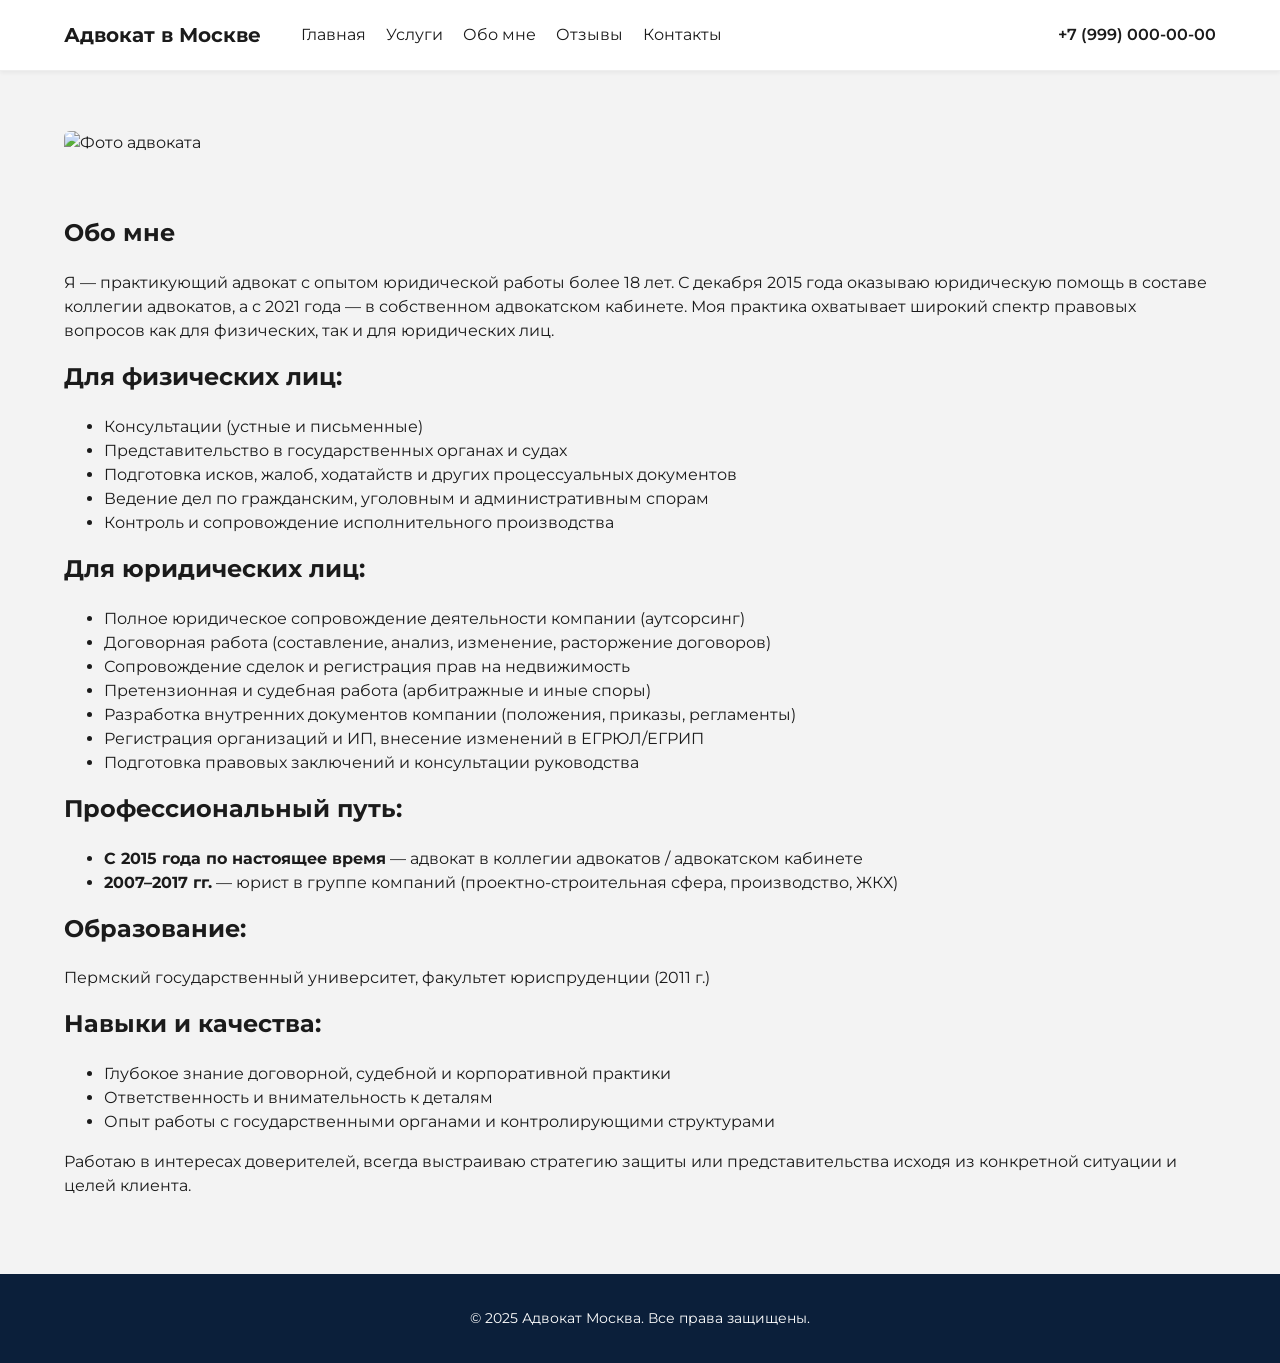
==== about/about.html @ 8a104b1e "refactor: move about section to separate page" ====
<!doctype html>
<html lang="ru">
  <head>
    <meta charset="UTF-8" />
    <meta name="viewport" content="width=device-width, initial-scale=1.0" />
    <title>Обо мне</title>
    <link rel="preconnect" href="https://fonts.googleapis.com" />
    <link rel="preconnect" href="https://fonts.gstatic.com" crossorigin />
    <link
      href="https://fonts.googleapis.com/css2?family=Montserrat:wght@400;500;600;700&display=swap"
      rel="stylesheet"
    />
    <link rel="stylesheet" href="../styles.css" />
  </head>
  <body>
    <header class="top-bar">
      <div class="container">
        <div class="logo">Адвокат в Москве</div>
        <nav class="main-nav">
          <ul>
            <li><a href="../index.html">Главная</a></li>
            <li><a href="../services/services.html">Услуги</a></li>
            <li><a href="about.html">Обо мне</a></li>
            <li><a href="../index.html#reviews">Отзывы</a></li>
            <li><a href="../index.html#contacts">Контакты</a></li>
          </ul>
        </nav>
        <a href="tel:+79990000000" class="phone">+7 (999) 000‑00‑00</a>
      </div>
    </header>

    <main class="about-page">
      <section class="about">
        <div class="container about-wrapper">
          <img
            src="https://via.placeholder.com/300x400"
            alt="Фото адвоката"
            class="about-photo"
          />
          <div class="about-info">
            <h1>Обо мне</h1>
            <p>
              Я — практикующий адвокат с опытом юридической работы более
              18&nbsp;лет. С&nbsp;декабря 2015&nbsp;года оказываю юридическую
              помощь в&nbsp;составе коллегии адвокатов, а&nbsp;с 2021&nbsp;года
              — в&nbsp;собственном адвокатском кабинете. Моя практика охватывает
              широкий спектр правовых вопросов как для физических, так и для
              юридических лиц.
            </p>
            <h2>Для физических лиц:</h2>
            <ul>
              <li>Консультации (устные и&nbsp;письменные)</li>
              <li>Представительство в&nbsp;государственных органах и&nbsp;судах</li>
              <li>Подготовка исков, жалоб, ходатайств и&nbsp;других процессуальных документов</li>
              <li>Ведение дел по&nbsp;гражданским, уголовным и&nbsp;административным спорам</li>
              <li>Контроль и&nbsp;сопровождение исполнительного производства</li>
            </ul>
            <h2>Для юридических лиц:</h2>
            <ul>
              <li>Полное юридическое сопровождение деятельности компании (аутсорсинг)</li>
              <li>Договорная работа (составление, анализ, изменение, расторжение договоров)</li>
              <li>Сопровождение сделок и&nbsp;регистрация прав на&nbsp;недвижимость</li>
              <li>Претензионная и&nbsp;судебная работа (арбитражные и&nbsp;иные споры)</li>
              <li>Разработка внутренних документов компании (положения, приказы, регламенты)</li>
              <li>Регистрация организаций и&nbsp;ИП, внесение изменений в&nbsp;ЕГРЮЛ/ЕГРИП</li>
              <li>Подготовка правовых заключений и&nbsp;консультации руководства</li>
            </ul>
            <h2>Профессиональный путь:</h2>
            <ul>
              <li><strong>С&nbsp;2015&nbsp;года по&nbsp;настоящее время</strong> — адвокат в&nbsp;коллегии адвокатов / адвокатском кабинете</li>
              <li><strong>2007–2017&nbsp;гг.</strong> — юрист в&nbsp;группе компаний (проектно‑строительная сфера, производство, ЖКХ)</li>
            </ul>
            <h2>Образование:</h2>
            <p>Пермский государственный университет, факультет юриспруденции (2011&nbsp;г.)</p>
            <h2>Навыки и&nbsp;качества:</h2>
            <ul>
              <li>Глубокое знание договорной, судебной и&nbsp;корпоративной практики</li>
              <li>Ответственность и&nbsp;внимательность к&nbsp;деталям</li>
              <li>Опыт работы с&nbsp;государственными органами и&nbsp;контролирующими структурами</li>
            </ul>
            <p>
              Работаю в&nbsp;интересах доверителей, всегда выстраиваю стратегию
              защиты или представительства исходя из&nbsp;конкретной ситуации и
              целей клиента.
            </p>
          </div>
        </div>
      </section>
    </main>

    <footer class="footer">
      <div class="container">
        <p>© 2025 Адвокат Москва. Все права защищены.</p>
      </div>
    </footer>
  </body>
</html>
---- styles.css ----
*,
*::before,
*::after {
  box-sizing: border-box;
}

:root {
  --accent: #8b0c0c;
  --dark: #0b1f3a;
  --light: #f3f3f3;
  --text: #1b1b1b;
}

html {
  scroll-behavior: smooth;
}

body {
  margin: 0;
  font-family: "Montserrat", sans-serif;
  line-height: 1.5;
  color: var(--text);
}

img {
  max-width: 100%;
  display: block;
}

a {
  text-decoration: none;
  color: inherit;
}

.container {
  width: min(1200px, 90%);
  margin-inline: auto;
}

.top-bar {
  position: sticky;
  top: 0;
  z-index: 100;
  background: rgba(255, 255, 255, 0.9);
  backdrop-filter: blur(5px);
  padding: 20px 0;
  border-bottom: 1px solid #eee;
  box-shadow: 0 2px 4px rgba(0, 0, 0, 0.05);
}

.top-bar .container {
  display: flex;
  align-items: center;
}

.logo {
  font-weight: 700;
  font-size: 1.25rem;
}

.main-nav ul {
  list-style: none;
  display: flex;
  gap: 20px;
  margin: 0;
  padding: 0;
}

.main-nav {
  margin-left: 40px;
}

.main-nav a {
  padding-bottom: 2px;
  border-bottom: 2px solid transparent;
  transition: border-color 0.3s;
}

.main-nav a:hover {
  border-bottom-color: var(--accent);
}

.phone {
  margin-left: auto;
  font-weight: 600;
}

.hero {
  position: relative;
  background: url("https://via.placeholder.com/1600x900") center/cover no-repeat;
  color: #fff;
  text-align: center;
  min-height: 60vh;
  display: flex;
  align-items: center;
  justify-content: center;
}

.hero .overlay {
  position: absolute;
  inset: 0;
  background: linear-gradient(
    135deg,
    rgba(11, 31, 58, 0.7),
    rgba(139, 12, 12, 0.7)
  );
}

@keyframes fade-up {
  from {
    opacity: 0;
    transform: translateY(20px);
  }
  to {
    opacity: 1;
    transform: translateY(0);
  }
}

.hero-content {
  position: relative;
  z-index: 1;
  animation: fade-up 0.8s ease-out both;
}

.btn {
  display: inline-block;
  padding: 12px 30px;
  border-radius: 4px;
  font-weight: 600;
  transition: background 0.3s, transform 0.3s;
}

.btn:hover {
  transform: translateY(-2px);
}

.btn-accent {
  background: var(--accent);
  color: #fff;
}

.btn-accent:hover {
  background: #a51b1b;
}

.btn-dark {
  background: var(--dark);
  color: #fff;
}

.btn-dark:hover {
  background: #133260;
}

.features {
  background: #fff;
  padding: 60px 0;
}

.feature-list {
  list-style: none;
  display: flex;
  justify-content: space-between;
  gap: 30px;
  margin: 0;
  padding: 0;
}

.feature-list li {
  background: var(--light);
  padding: 30px;
  text-align: center;
  border-radius: 6px;
  flex: 1;
}

.feature-list li,
.review {
  transition: transform 0.3s, box-shadow 0.3s;
}

.feature-list li:hover,
.review:hover {
  transform: translateY(-5px);
  box-shadow: 0 10px 20px rgba(0, 0, 0, 0.1);
}

.feature-list .icon {
  font-size: 40px;
  display: block;
  margin-bottom: 15px;
}

.about {
  background: var(--light);
  padding: 60px 0;
}

.about-wrapper {
  display: flex;
  flex-wrap: wrap;
  gap: 40px;
  align-items: center;
}

.about-photo {
  width: 300px;
  border-radius: 6px;
  flex-shrink: 0;
}

.about-info h2 {
  margin-top: 0;
}

.about-list {
  list-style: none;
  margin: 20px 0 0;
  padding: 0;
  display: grid;
  gap: 10px;
}

.about-icon {
  margin-right: 8px;
}

.reviews {
  padding: 60px 0;
}

.reviews-wrapper {
  display: flex;
  flex-wrap: wrap;
  gap: 40px;
  align-items: center;
}

.review {
  flex: 1;
  background: var(--light);
  padding: 30px;
  border-radius: 6px;
}

.review p {
  margin-top: 0;
}

.review-cta {
  flex: 1;
  text-align: center;
}

.cta {
  background: linear-gradient(135deg, var(--accent), var(--dark));
  color: #fff;
  text-align: center;
  padding: 60px 0;
}

.cta .btn-dark {
  margin-top: 20px;
}

.footer {
  background: var(--dark);
  color: #fff;
  text-align: center;
  padding: 20px 0;
  font-size: 0.875rem;
}

/* Services page */
.services-page {
  padding: 60px 0;
}

.service-grid {
  display: grid;
  gap: 20px;
  grid-template-columns: repeat(auto-fit, minmax(250px, 1fr));
}

.service-tile {
  background: var(--light);
  border-radius: 6px;
  padding: 20px;
}

.service-tile summary {
  list-style: none;
  font-weight: 600;
  cursor: pointer;
}

.service-tile[open] {
  background: #fff;
  box-shadow: 0 4px 8px rgba(0, 0, 0, 0.05);
}

.service-tile ul {
  margin-top: 10px;
  padding-left: 20px;
}
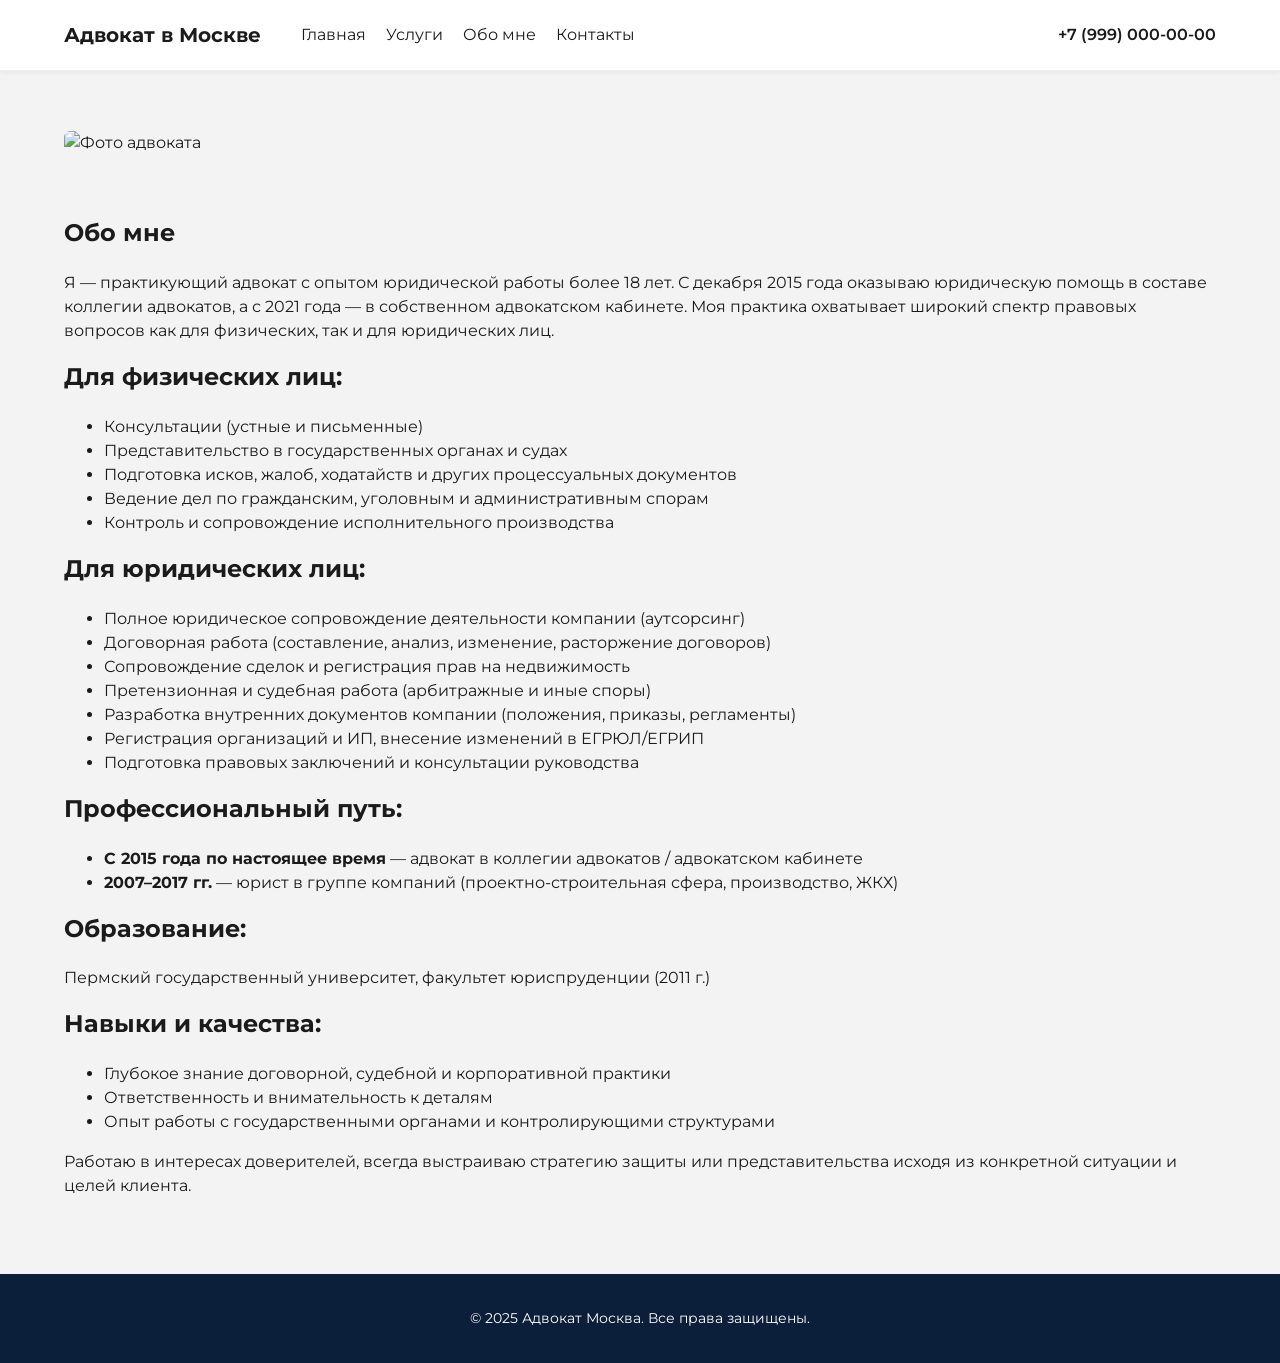
==== commit e704a7ca: "Remove testimonials section" ====
--- a/about/about.html
+++ b/about/about.html
@@ -21,7 +21,6 @@
             <li><a href="../index.html">Главная</a></li>
             <li><a href="../services/services.html">Услуги</a></li>
             <li><a href="about.html">Обо мне</a></li>
-            <li><a href="../index.html#reviews">Отзывы</a></li>
             <li><a href="../index.html#contacts">Контакты</a></li>
           </ul>
         </nav>
--- a/styles.css
+++ b/styles.css
@@ -86,24 +86,68 @@
 }
 
 .hero {
-  position: relative;
-  background: url("https://via.placeholder.com/1600x900") center/cover no-repeat;
-  color: #fff;
-  text-align: center;
-  min-height: 60vh;
-  display: flex;
+  /* убираем старую фон-картинку и оставляем чистый цвет */
+  background-image: none !important;
+  background: var(--dark) !important;
+
+  /* выравнивание по центру по вертикали */
+  display: flex !important;
+  align-items: center !important;
+  min-height: 60vh !important;
+  color: #fff;
+}
+
+/* отключаем затемняющий overlay, чтобы не портил фото/текст */
+.hero .overlay {
+  display: none !important;
+}
+
+/* делаем внутри геро двухколоночный flex */
+.hero .hero-content.container {
+  display: flex !important;
   align-items: center;
-  justify-content: center;
-}
-
-.hero .overlay {
-  position: absolute;
-  inset: 0;
-  background: linear-gradient(
-    135deg,
-    rgba(11, 31, 58, 0.7),
-    rgba(139, 12, 12, 0.7)
-  );
+  justify-content: space-between;
+  gap: 40px;
+  width: min(1200px, 90%);
+  margin-inline: auto;
+  padding: 40px 0;
+}
+
+/* колонка с текстом */
+.hero-text {
+  max-width: 640px;
+}
+
+/* колонка с фото */
+.hero-photo {
+  flex: 0 0 auto;
+}
+
+/* само фото: ограничиваем размеры, скругляем, тень */
+.hero-photo img {
+  width: 320px;         /* можно 280–360px */
+  height: auto;
+  border-radius: 12px;
+  box-shadow: 0 12px 28px rgba(0,0,0,0.35);
+  display: block;
+  object-fit: cover;
+}
+
+/* Hover для кнопки остаётся, ничего трогать не надо */
+
+/* АДАПТИВ: на узких экранах стекаем в колонку и центрируем */
+@media (max-width: 900px) {
+  .hero .hero-content.container {
+    flex-direction: column;
+    gap: 24px;
+    text-align: center;
+  }
+  .hero-text {
+    max-width: 100%;
+  }
+  .hero-photo img {
+    width: 240px;
+  }
 }
 
 @keyframes fade-up {
@@ -175,13 +219,12 @@
   flex: 1;
 }
 
-.feature-list li,
-.review {
+
+.feature-list li {
   transition: transform 0.3s, box-shadow 0.3s;
 }
 
-.feature-list li:hover,
-.review:hover {
+.feature-list li:hover {
   transform: translateY(-5px);
   box-shadow: 0 10px 20px rgba(0, 0, 0, 0.1);
 }
@@ -226,32 +269,6 @@
   margin-right: 8px;
 }
 
-.reviews {
-  padding: 60px 0;
-}
-
-.reviews-wrapper {
-  display: flex;
-  flex-wrap: wrap;
-  gap: 40px;
-  align-items: center;
-}
-
-.review {
-  flex: 1;
-  background: var(--light);
-  padding: 30px;
-  border-radius: 6px;
-}
-
-.review p {
-  margin-top: 0;
-}
-
-.review-cta {
-  flex: 1;
-  text-align: center;
-}
 
 .cta {
   background: linear-gradient(135deg, var(--accent), var(--dark));
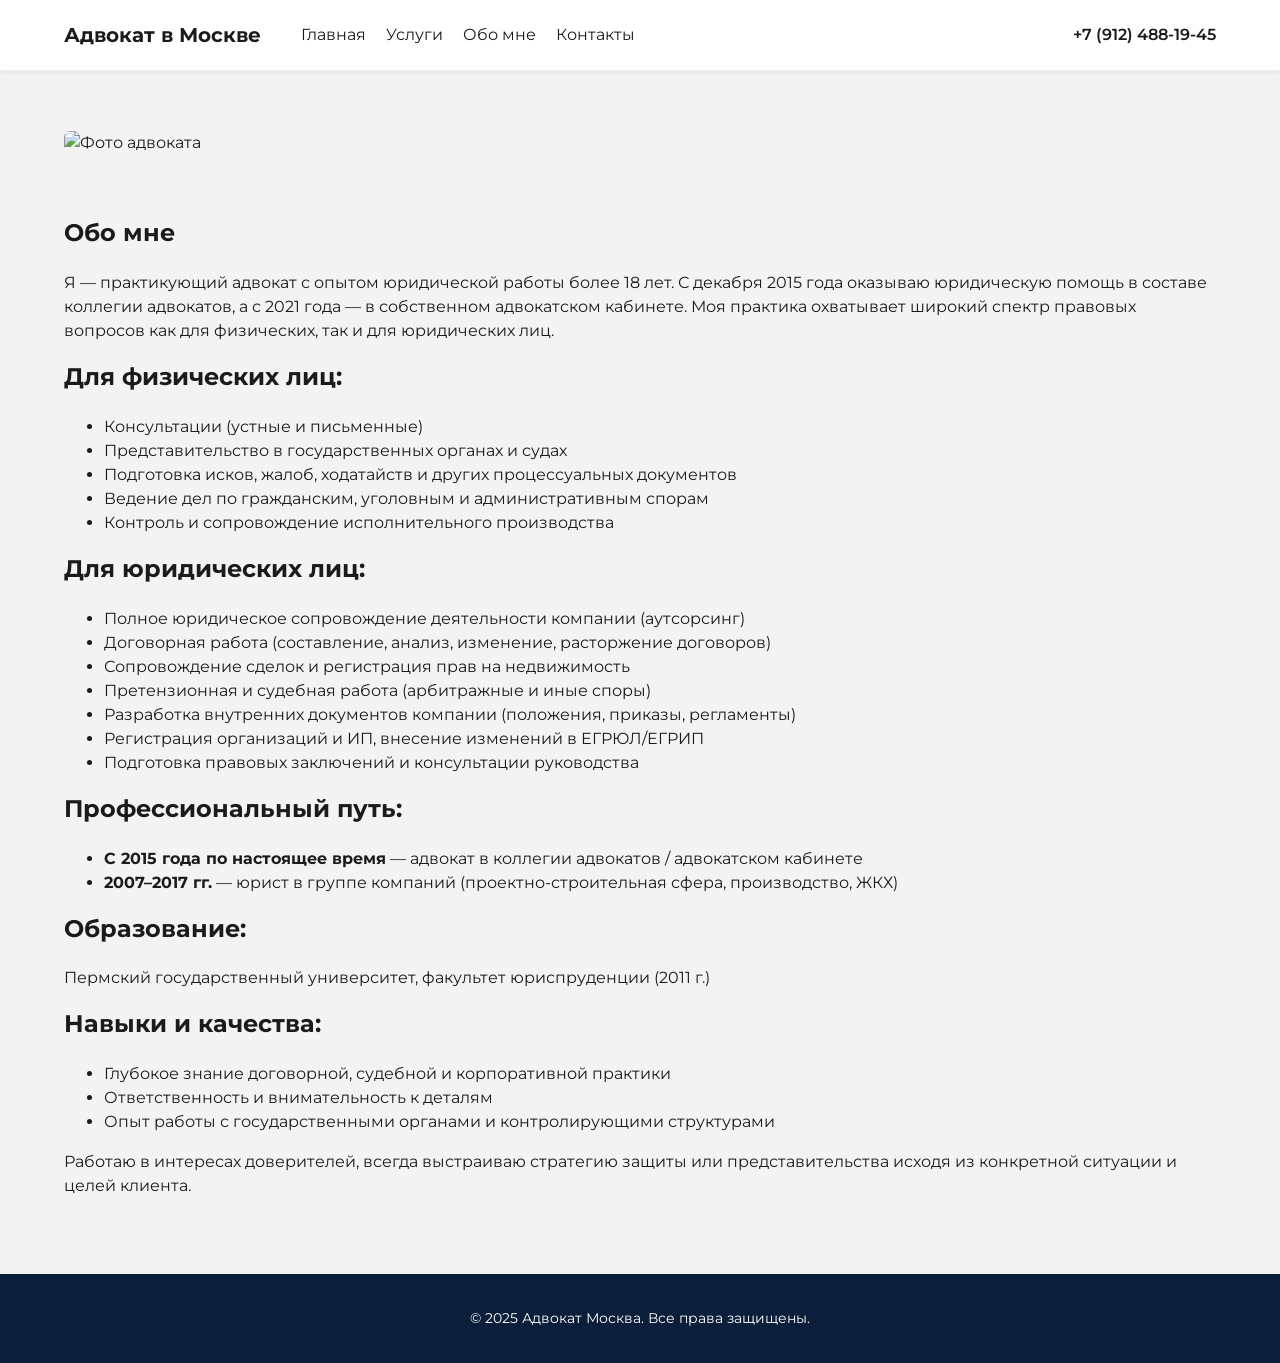
==== commit c2307576: "Global edit contacts" ====
--- a/about/about.html
+++ b/about/about.html
@@ -21,10 +21,10 @@
             <li><a href="../index.html">Главная</a></li>
             <li><a href="../services/services.html">Услуги</a></li>
             <li><a href="about.html">Обо мне</a></li>
-            <li><a href="../index.html#contacts">Контакты</a></li>
+            <li><a href="../contacts/contacts.html">Контакты</a></li>
           </ul>
         </nav>
-        <a href="tel:+79990000000" class="phone">+7 (999) 000‑00‑00</a>
+        <a href="tel:+79990000000" class="phone">+7 (912) 488‑19‑45</a>
       </div>
     </header>
 
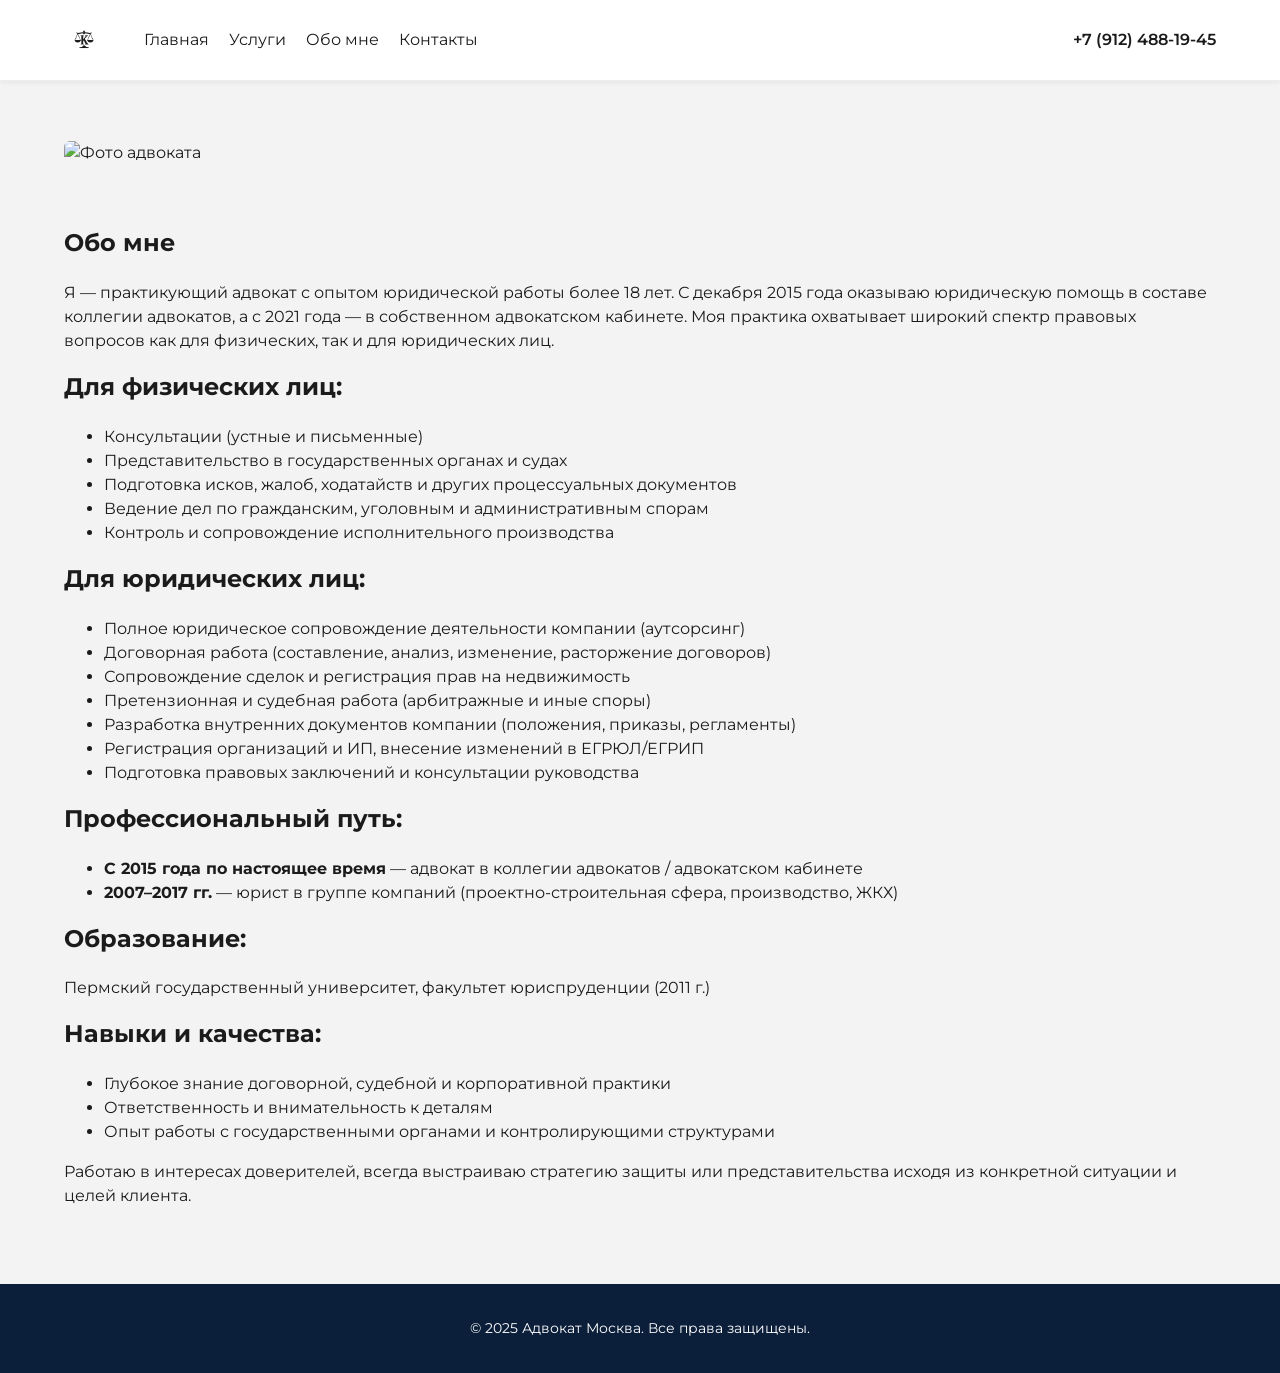
==== commit ce00b6b9: "Replace sidebar text with logo image" ====
--- a/about/about.html
+++ b/about/about.html
@@ -15,7 +15,7 @@
   <body>
     <header class="top-bar">
       <div class="container">
-        <div class="logo">Адвокат в Москве</div>
+        <div class="logo"><img src="../img/logo.png" alt="Адвокат в Москве" /></div>
         <nav class="main-nav">
           <ul>
             <li><a href="../index.html">Главная</a></li>
--- a/styles.css
+++ b/styles.css
@@ -58,6 +58,10 @@
   font-size: 1.25rem;
 }
 
+.logo img {
+  height: 40px;
+}
+
 .main-nav ul {
   list-style: none;
   display: flex;
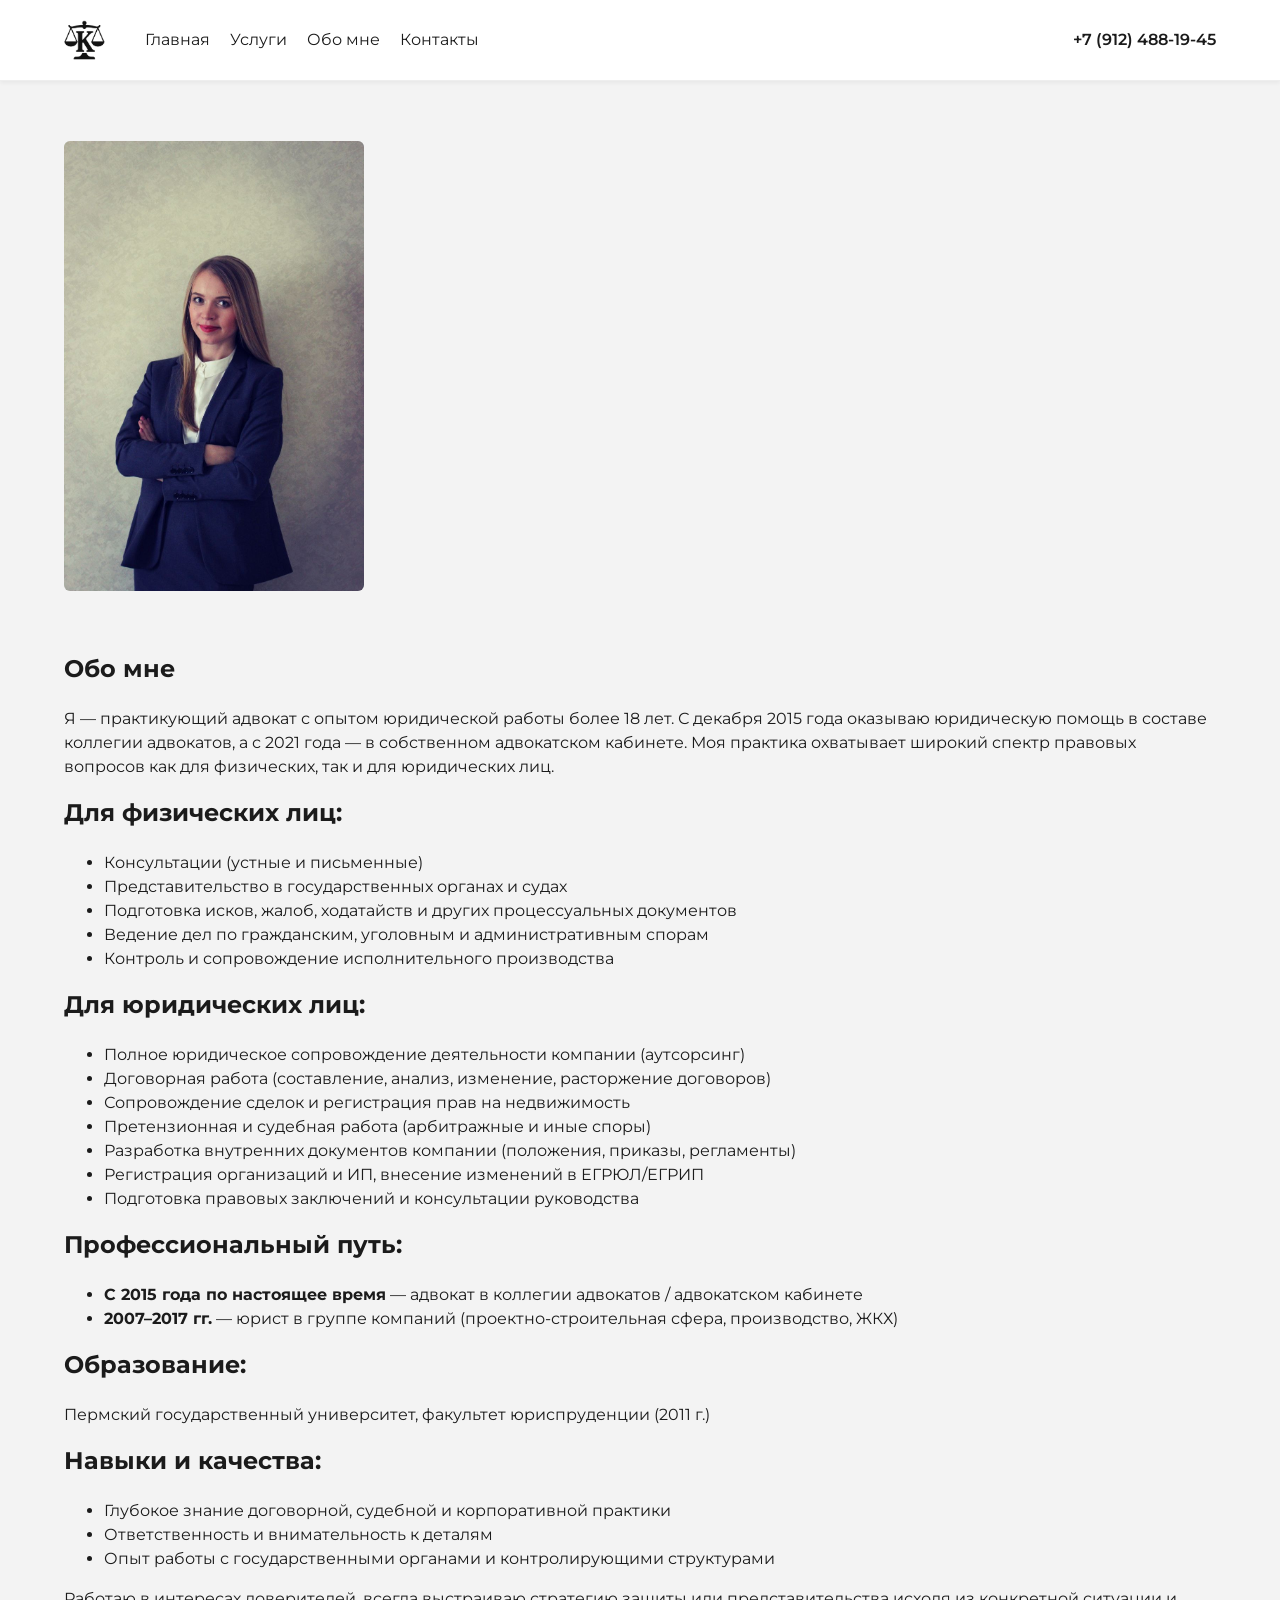
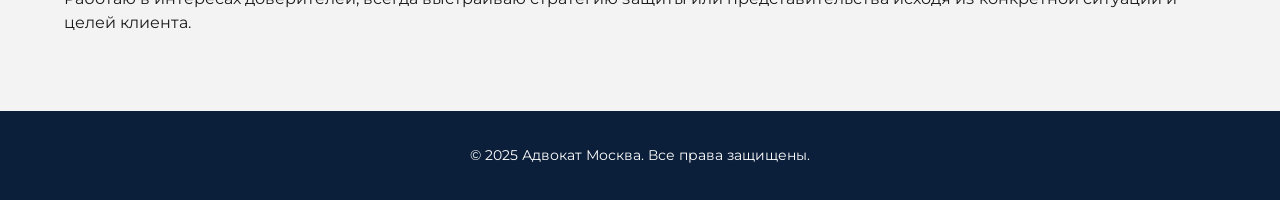
==== commit 785d627b: "Add hearing picture to img" ====
--- a/about/about.html
+++ b/about/about.html
@@ -32,8 +32,7 @@
       <section class="about">
         <div class="container about-wrapper">
           <img
-            src="https://via.placeholder.com/300x400"
-            alt="Фото адвоката"
+            src="../img/main_photo.jpg"
             class="about-photo"
           />
           <div class="about-info">
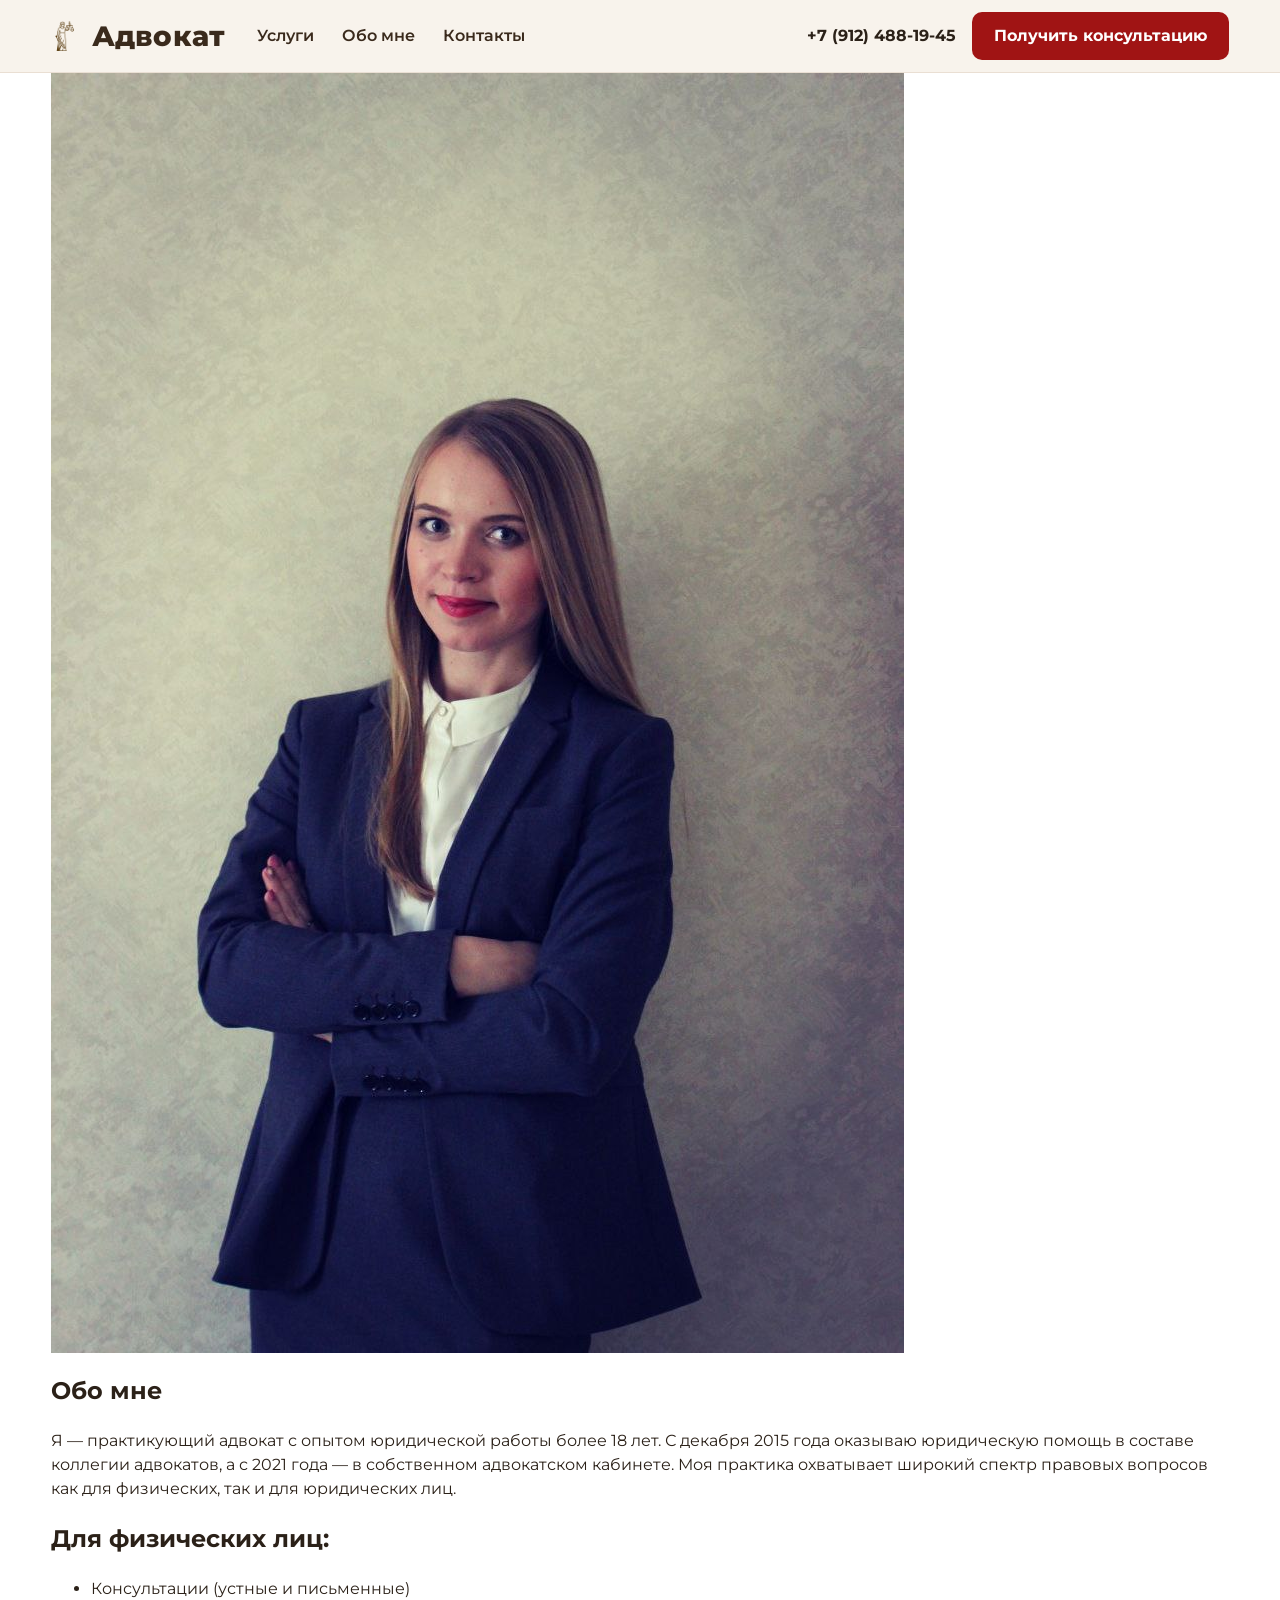
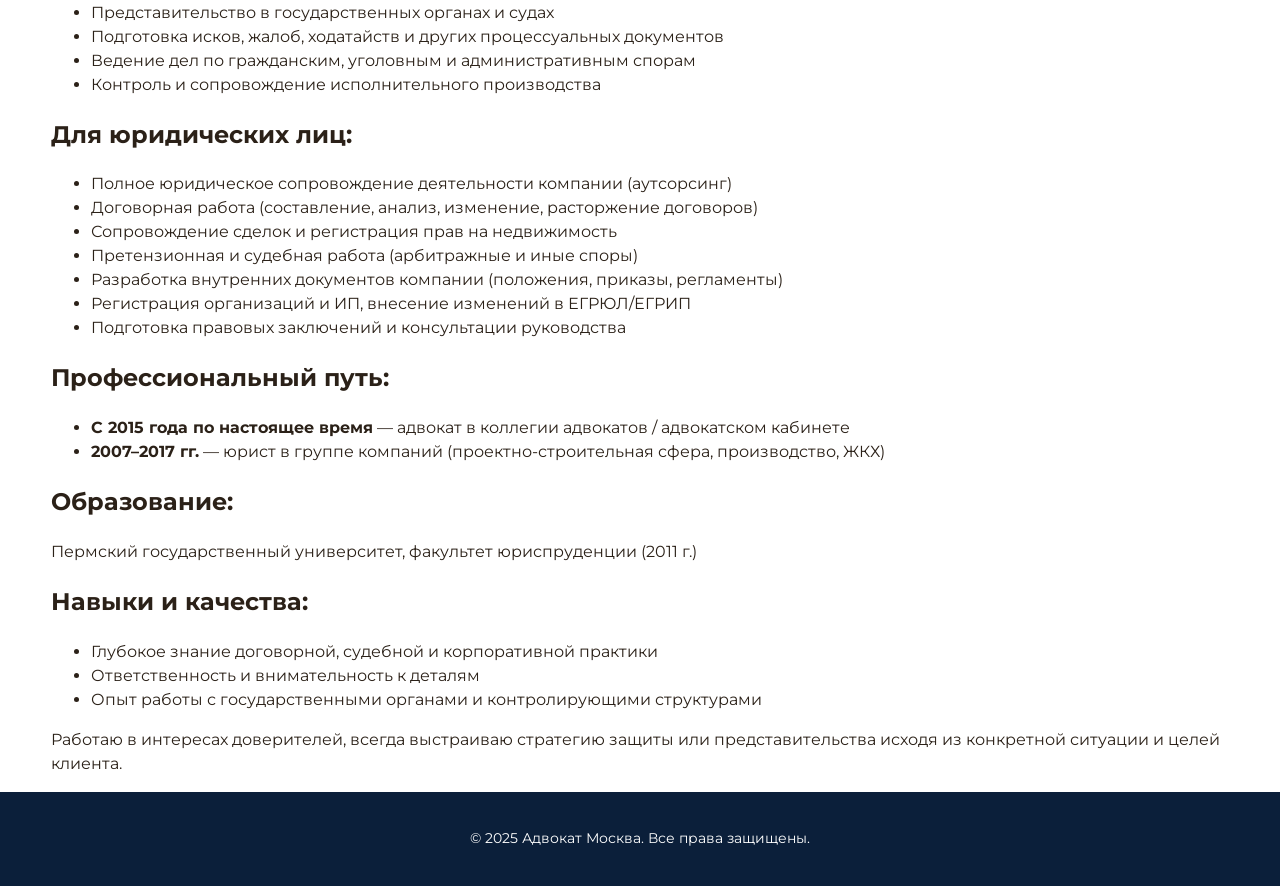
==== commit 50ba2a52: "feat: synchronize sidebar across pages" ====
--- a/about/about.html
+++ b/about/about.html
@@ -13,19 +13,43 @@
     <link rel="stylesheet" href="../styles.css" />
   </head>
   <body>
-    <header class="top-bar">
-      <div class="container">
-        <div class="logo"><img src="../img/logo.png" alt="Адвокат в Москве" /></div>
-        <nav class="main-nav">
-          <ul>
-            <li><a href="../index.html">Главная</a></li>
+    <header class="site-header">
+      <div class="header-inner">
+        <!-- ЛОГО + Вордмарк -->
+        <a href="../index.html" class="brand" aria-label="На главную">
+          <img src="../img/logo.png" alt="Логотип — Фемида" class="brand-logo" />
+          <span class="brand-title">Адвокат</span>
+        </a>
+
+        <!-- Навигация -->
+        <nav class="nav" aria-label="Главное меню">
+          <ul class="nav-list">
             <li><a href="../services/services.html">Услуги</a></li>
             <li><a href="about.html">Обо мне</a></li>
             <li><a href="../contacts/contacts.html">Контакты</a></li>
           </ul>
         </nav>
-        <a href="tel:+79990000000" class="phone">+7 (912) 488‑19‑45</a>
+
+        <!-- Контакты и CTA -->
+        <div class="header-cta">
+          <a href="tel:+79124881945" class="header-phone">+7 (912) 488-19-45</a>
+          <a href="../contacts/contacts.html" class="btn btn-accent header-button">Получить консультацию</a>
+        </div>
+
+        <!-- Бургер для мобилок -->
+        <button class="burger" aria-label="Открыть меню" aria-expanded="false" aria-controls="mobile-menu">
+          <span></span><span></span><span></span>
+        </button>
       </div>
+
+      <!-- Выпадающее меню для мобилок -->
+      <nav id="mobile-menu" class="nav-mobile" aria-label="Мобильное меню">
+        <a href="../services/services.html">Услуги</a>
+        <a href="about.html">Обо мне</a>
+        <a href="../contacts/contacts.html">Контакты</a>
+        <a href="tel:+79124881945" class="nav-mobile-phone">+7 (912) 488-19-45</a>
+        <a href="../contacts/contacts.html" class="btn btn-accent nav-mobile-btn">Получить консультацию</a>
+      </nav>
     </header>
 
     <main class="about-page">
@@ -91,5 +115,14 @@
         <p>© 2025 Адвокат Москва. Все права защищены.</p>
       </div>
     </footer>
+    <script>
+      const burger = document.querySelector('.burger');
+      const mobileMenu = document.getElementById('mobile-menu');
+
+      burger?.addEventListener('click', () => {
+        const opened = mobileMenu.classList.toggle('open');
+        burger.setAttribute('aria-expanded', opened ? 'true' : 'false');
+      });
+    </script>
   </body>
 </html>
--- a/styles.css
+++ b/styles.css
@@ -1,327 +1,156 @@
+/* ====== БАЗА ====== */
 *,
 *::before,
-*::after {
-  box-sizing: border-box;
+*::after { box-sizing: border-box; }
+
+:root{
+  --accent: #a01414;      /* красная кнопка */
+  --accent-600:#b51616;
+  --dark:   #0b1f3a;      /* тёмный для футера/CTA */
+  --beige:  #f8f3ec;      /* фон шапки */
+  --line:   #eadfd3;      /* тонкая линия */
+  --text:   #2b2118;      /* основной текст */
+  --muted:  #6b5c51;
 }
 
-:root {
-  --accent: #8b0c0c;
-  --dark: #0b1f3a;
-  --light: #f3f3f3;
-  --text: #1b1b1b;
+html{ scroll-behavior:smooth; }
+body{
+  margin:0;
+  font-family:"Montserrat",system-ui,-apple-system,Segoe UI,Roboto,Arial,sans-serif;
+  line-height:1.5;
+  color:var(--text);
+  background:#fff;
+}
+img{ max-width:100%; display:block; }
+a{ color:inherit; text-decoration:none; }
+
+/* ====== КОНТЕЙНЕР ====== */
+.container{ width:min(1200px,92%); margin-inline:auto; }
+
+/* ====== КНОПКИ ====== */
+.btn{
+  display:inline-block;
+  padding:12px 22px;
+  border-radius:10px;
+  font-weight:700;
+  transition:transform .2s ease, background .2s ease, opacity .2s ease;
+}
+.btn:hover{ transform:translateY(-2px); }
+
+.btn-accent{ background:var(--accent); color:#fff; }
+.btn-accent:hover{ background:var(--accent-600); }
+
+.btn-dark{ background:var(--dark); color:#fff; }
+.btn-dark:hover{ opacity:.92; }
+
+/* ====== ШАПКА ====== */
+.site-header{
+  position:sticky; top:0; z-index:1000;
+  background:var(--beige);
+  border-bottom:1px solid var(--line);
+  backdrop-filter:saturate(120%) blur(4px);
+}
+.header-inner{
+  display:flex; align-items:center; gap:24px;
+  padding:12px 0;
+  width:min(1200px,92%); margin-inline:auto;
 }
 
-html {
-  scroll-behavior: smooth;
+.brand{ display:flex; align-items:center; gap:14px; color:#3a2a1c; }
+.brand-logo{ height:40px; width:auto; }
+.brand-title{ font-weight:800; font-size:28px; letter-spacing:.2px; }
+
+/* Навигация */
+.nav{ margin-left:8px; }
+.nav-list{ display:flex; gap:28px; list-style:none; margin:0; padding:0; }
+.nav-list a{
+  font-weight:600; color:#3a2a1c;
+  padding:6px 0; border-bottom:2px solid transparent;
+  transition:border-color .2s ease, color .2s ease;
+}
+.nav-list a:hover{ border-bottom-color:var(--accent); }
+
+/* Контакты + CTA справа */
+.header-cta{ margin-left:auto; display:flex; align-items:center; gap:16px; }
+.header-phone{ font-weight:700; white-space:nowrap; }
+
+/* Бургер для мобилок */
+.burger{
+  display:none; margin-left:auto; background:transparent; border:0; padding:6px; cursor:pointer;
+}
+.burger span{ display:block; width:24px; height:2px; background:#3a2a1c; margin:5px 0; border-radius:2px; }
+
+/* Мобильное меню (скрыто) */
+.nav-mobile{
+  display:none; flex-direction:column; gap:8px;
+  padding:12px 4%;
+  background:var(--beige);
+  border-bottom:1px solid var(--line);
+}
+.nav-mobile a{ padding:10px 8px; font-weight:600; color:#3a2a1c; }
+.nav-mobile .nav-mobile-phone{ font-weight:800; }
+.nav-mobile .nav-mobile-btn{ width:fit-content; }
+
+/* Открытое состояние */
+.nav-mobile.open{ display:flex; }
+
+/* ====== ГЕРО ====== */
+.hero{ position:relative; }
+.hero-image{ width:100%; height:auto; display:block; }
+.hero-content{
+  position:absolute; top:50%; right:10%; transform:translateY(-50%);
+  color:#fff; text-align:right; max-width:520px;
+  text-shadow:0 6px 24px rgba(0,0,0,.35);
+}
+.hero-content h1{ margin:0 0 10px; font-size:2.8rem; }
+.hero-content p{ margin:0 0 18px; font-size:1.15rem; }
+
+/* ====== ПРЕИМУЩЕСТВА ====== */
+.features{ background:#fff; padding:64px 0; }
+.feature-list{
+  list-style:none; margin:0; padding:0;
+  display:flex; gap:30px; justify-content:space-between; flex-wrap:wrap;
+}
+.feature-list li{
+  flex:1 1 260px; background:#f3f1ee; padding:28px; border-radius:12px; text-align:center;
+  transition:transform .25s ease, box-shadow .25s ease;
+}
+.feature-list li:hover{
+  transform:translateY(-4px);
+  box-shadow:0 14px 28px rgba(0,0,0,.08);
+}
+.feature-list .icon{ font-size:40px; display:block; margin-bottom:12px; }
+
+/* ====== CTA ====== */
+.cta{
+  background:linear-gradient(135deg, var(--accent), var(--dark));
+  color:#fff; text-align:center; padding:68px 0;
+}
+.cta .btn-dark{ margin-top:16px; }
+
+/* ====== ФУТЕР ====== */
+.footer{ background:var(--dark); color:#fff; text-align:center; padding:22px 0; font-size:.9rem; }
+
+/* ====== РЕСПОНСИВ ====== */
+@media (max-width: 1024px){
+  .hero-content h1{ font-size:2.4rem; }
 }
 
-body {
-  margin: 0;
-  font-family: "Montserrat", sans-serif;
-  line-height: 1.5;
-  color: var(--text);
+@media (max-width: 900px){
+  .brand-title{ font-size:24px; }
+  .header-phone{ display:none; }          /* экономим место */
 }
 
-img {
-  max-width: 100%;
-  display: block;
+@media (max-width: 760px){
+  .nav{ display:none; }                    /* прячем десктопное меню */
+  .header-button{ display:none; }          /* CTA уедет в мобильное меню */
+  .burger{ display:block; }
+  .hero-content{ right:6%; max-width:420px; }
+  .hero-content h1{ font-size:2.1rem; }
 }
 
-a {
-  text-decoration: none;
-  color: inherit;
+@media (max-width: 520px){
+  .hero-content{ right:5%; max-width:360px; }
+  .hero-content h1{ font-size:1.8rem; }
 }
 
-.container {
-  width: min(1200px, 90%);
-  margin-inline: auto;
-}
-
-.top-bar {
-  position: sticky;
-  top: 0;
-  z-index: 100;
-  background: rgba(255, 255, 255, 0.9);
-  backdrop-filter: blur(5px);
-  padding: 20px 0;
-  border-bottom: 1px solid #eee;
-  box-shadow: 0 2px 4px rgba(0, 0, 0, 0.05);
-}
-
-.top-bar .container {
-  display: flex;
-  align-items: center;
-}
-
-.logo {
-  font-weight: 700;
-  font-size: 1.25rem;
-}
-
-.logo img {
-  height: 40px;
-}
-
-.main-nav ul {
-  list-style: none;
-  display: flex;
-  gap: 20px;
-  margin: 0;
-  padding: 0;
-}
-
-.main-nav {
-  margin-left: 40px;
-}
-
-.main-nav a {
-  padding-bottom: 2px;
-  border-bottom: 2px solid transparent;
-  transition: border-color 0.3s;
-}
-
-.main-nav a:hover {
-  border-bottom-color: var(--accent);
-}
-
-.phone {
-  margin-left: auto;
-  font-weight: 600;
-}
-
-.hero {
-  /* убираем старую фон-картинку и оставляем чистый цвет */
-  background-image: none !important;
-  background: var(--dark) !important;
-
-  /* выравнивание по центру по вертикали */
-  display: flex !important;
-  align-items: center !important;
-  min-height: 60vh !important;
-  color: #fff;
-}
-
-/* отключаем затемняющий overlay, чтобы не портил фото/текст */
-.hero .overlay {
-  display: none !important;
-}
-
-/* делаем внутри геро двухколоночный flex */
-.hero .hero-content.container {
-  display: flex !important;
-  align-items: center;
-  justify-content: space-between;
-  gap: 40px;
-  width: min(1200px, 90%);
-  margin-inline: auto;
-  padding: 40px 0;
-}
-
-/* колонка с текстом */
-.hero-text {
-  max-width: 640px;
-}
-
-/* колонка с фото */
-.hero-photo {
-  flex: 0 0 auto;
-}
-
-/* само фото: ограничиваем размеры, скругляем, тень */
-.hero-photo img {
-  width: 320px;         /* можно 280–360px */
-  height: auto;
-  border-radius: 12px;
-  box-shadow: 0 12px 28px rgba(0,0,0,0.35);
-  display: block;
-  object-fit: cover;
-}
-
-/* Hover для кнопки остаётся, ничего трогать не надо */
-
-/* АДАПТИВ: на узких экранах стекаем в колонку и центрируем */
-@media (max-width: 900px) {
-  .hero .hero-content.container {
-    flex-direction: column;
-    gap: 24px;
-    text-align: center;
-  }
-  .hero-text {
-    max-width: 100%;
-  }
-  .hero-photo img {
-    width: 240px;
-  }
-}
-
-@keyframes fade-up {
-  from {
-    opacity: 0;
-    transform: translateY(20px);
-  }
-  to {
-    opacity: 1;
-    transform: translateY(0);
-  }
-}
-
-.hero-content {
-  position: relative;
-  z-index: 1;
-  animation: fade-up 0.8s ease-out both;
-}
-
-.btn {
-  display: inline-block;
-  padding: 12px 30px;
-  border-radius: 4px;
-  font-weight: 600;
-  transition: background 0.3s, transform 0.3s;
-}
-
-.btn:hover {
-  transform: translateY(-2px);
-}
-
-.btn-accent {
-  background: var(--accent);
-  color: #fff;
-}
-
-.btn-accent:hover {
-  background: #a51b1b;
-}
-
-.btn-dark {
-  background: var(--dark);
-  color: #fff;
-}
-
-.btn-dark:hover {
-  background: #133260;
-}
-
-.features {
-  background: #fff;
-  padding: 60px 0;
-}
-
-.feature-list {
-  list-style: none;
-  display: flex;
-  justify-content: space-between;
-  gap: 30px;
-  margin: 0;
-  padding: 0;
-}
-
-.feature-list li {
-  background: var(--light);
-  padding: 30px;
-  text-align: center;
-  border-radius: 6px;
-  flex: 1;
-}
-
-
-.feature-list li {
-  transition: transform 0.3s, box-shadow 0.3s;
-}
-
-.feature-list li:hover {
-  transform: translateY(-5px);
-  box-shadow: 0 10px 20px rgba(0, 0, 0, 0.1);
-}
-
-.feature-list .icon {
-  font-size: 40px;
-  display: block;
-  margin-bottom: 15px;
-}
-
-.about {
-  background: var(--light);
-  padding: 60px 0;
-}
-
-.about-wrapper {
-  display: flex;
-  flex-wrap: wrap;
-  gap: 40px;
-  align-items: center;
-}
-
-.about-photo {
-  width: 300px;
-  border-radius: 6px;
-  flex-shrink: 0;
-}
-
-.about-info h2 {
-  margin-top: 0;
-}
-
-.about-list {
-  list-style: none;
-  margin: 20px 0 0;
-  padding: 0;
-  display: grid;
-  gap: 10px;
-}
-
-.about-icon {
-  margin-right: 8px;
-}
-
-
-.cta {
-  background: linear-gradient(135deg, var(--accent), var(--dark));
-  color: #fff;
-  text-align: center;
-  padding: 60px 0;
-}
-
-.cta .btn-dark {
-  margin-top: 20px;
-}
-
-.footer {
-  background: var(--dark);
-  color: #fff;
-  text-align: center;
-  padding: 20px 0;
-  font-size: 0.875rem;
-}
-
-/* Services page */
-.services-page {
-  padding: 60px 0;
-}
-
-.service-grid {
-  display: grid;
-  gap: 20px;
-  grid-template-columns: repeat(auto-fit, minmax(250px, 1fr));
-}
-
-.service-tile {
-  background: var(--light);
-  border-radius: 6px;
-  padding: 20px;
-}
-
-.service-tile summary {
-  list-style: none;
-  font-weight: 600;
-  cursor: pointer;
-}
-
-.service-tile[open] {
-  background: #fff;
-  box-shadow: 0 4px 8px rgba(0, 0, 0, 0.05);
-}
-
-.service-tile ul {
-  margin-top: 10px;
-  padding-left: 20px;
-}
